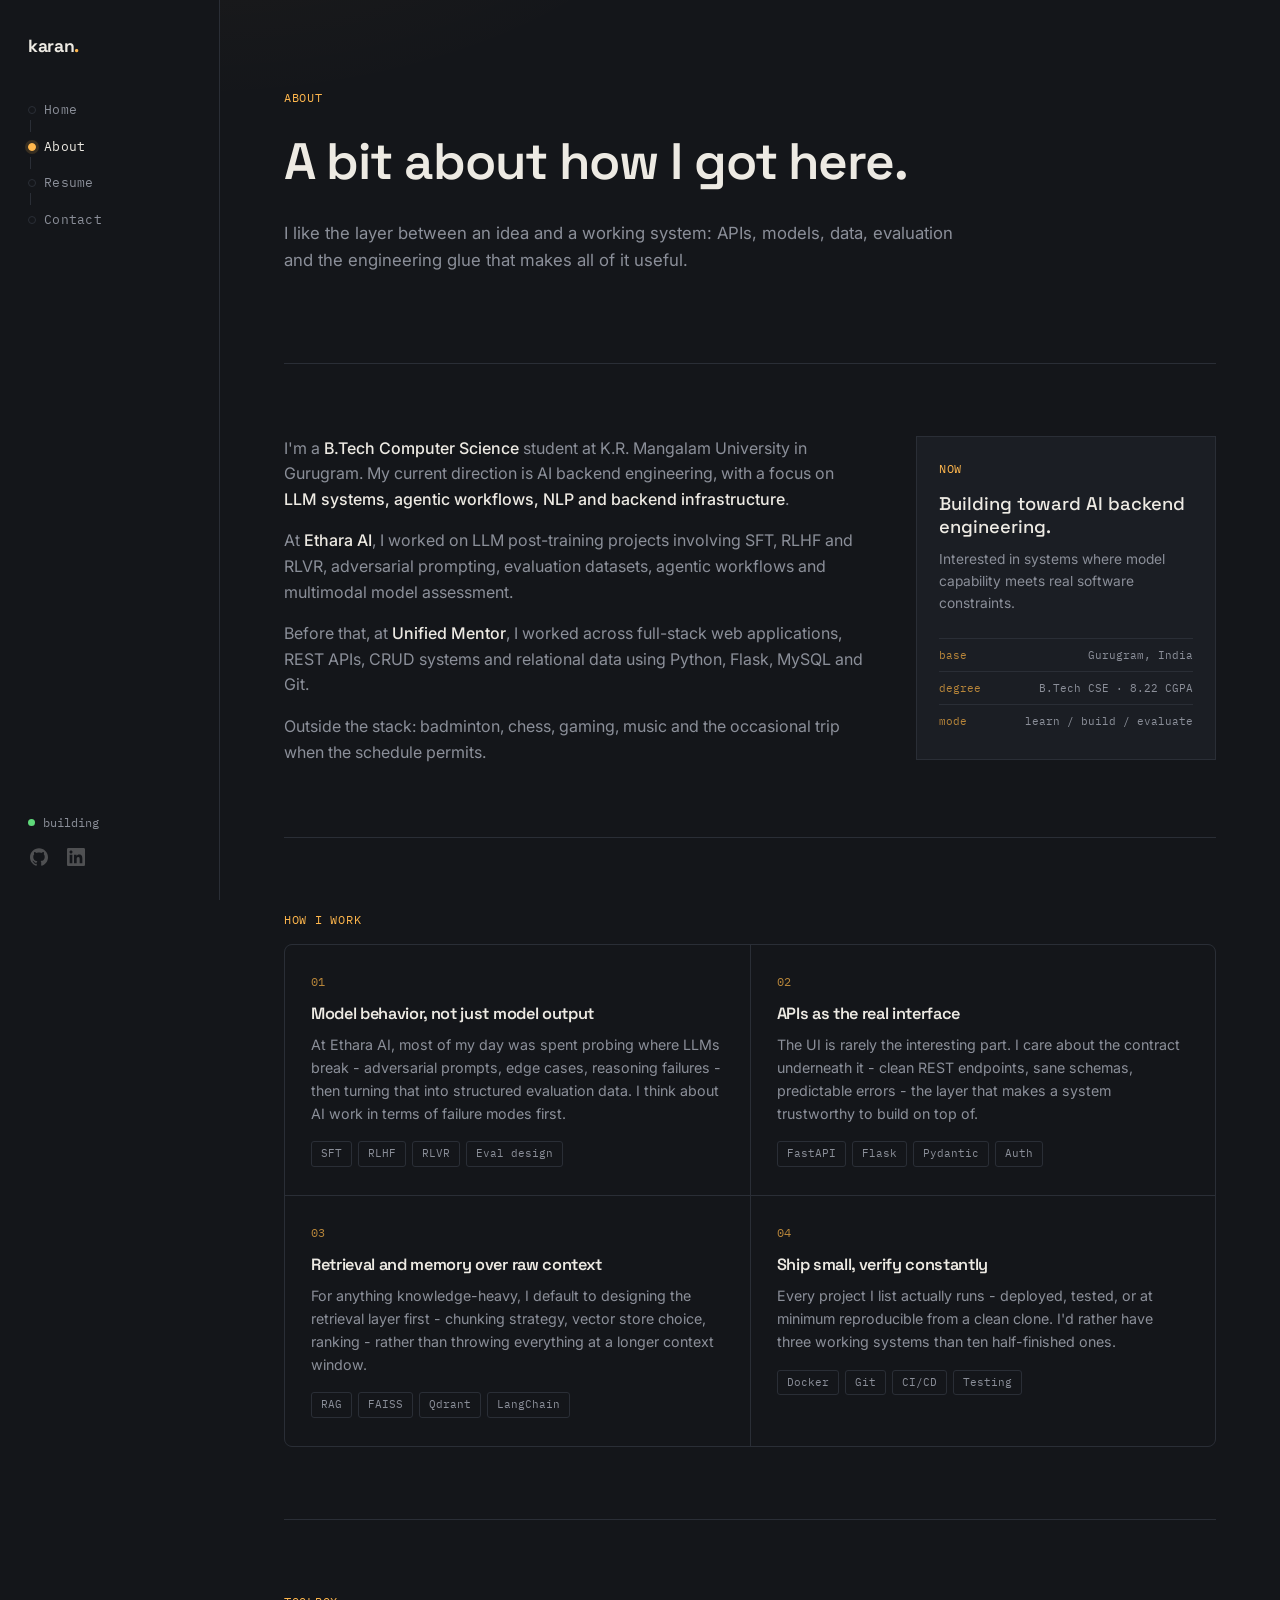
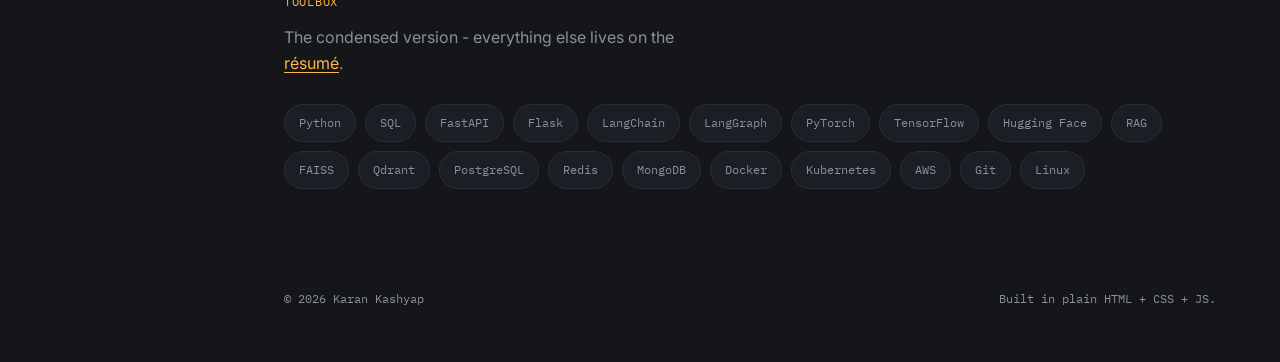
==== about.html @ 1171973c "fix: improve mobile portfolio layout" ====
<!DOCTYPE html>
<html lang="en">
<head>
<meta charset="UTF-8">
<meta name="viewport" content="width=device-width, initial-scale=1">
<title>About - Karan Kashyap</title>
<meta name="description" content="How Karan Kashyap approaches AI backend engineering - model evaluation, API design, retrieval systems, and shipping real, working software.">
<meta name="author" content="Karan Kashyap">
<link rel="canonical" href="https://karankashyap.me/about">

<!-- Open Graph -->
<meta property="og:type" content="website">
<meta property="og:url" content="https://karankashyap.me/about">
<meta property="og:title" content="About - Karan Kashyap">
<meta property="og:description" content="How Karan Kashyap approaches AI backend engineering - model evaluation, API design, retrieval systems, and shipping real, working software.">
<meta property="og:image" content="https://karankashyap.me/assets/og-image.png">
<meta property="og:site_name" content="Karan Kashyap">
<meta property="og:locale" content="en_US">

<!-- Twitter Card -->
<meta name="twitter:card" content="summary_large_image">
<meta name="twitter:url" content="https://karankashyap.me/about">
<meta name="twitter:title" content="About - Karan Kashyap">
<meta name="twitter:description" content="How Karan Kashyap approaches AI backend engineering - model evaluation, API design, retrieval systems, and shipping real, working software.">
<meta name="twitter:image" content="https://karankashyap.me/assets/og-image.png">

<link rel="icon" type="image/x-icon" href="assets/favicon.ico">
<link rel="manifest" href="/site.webmanifest">
<meta name="theme-color" content="#14161a">

<link rel="stylesheet" href="css/style.css?v=2">
</head>
<body>
<div class="topbar">
  <a href="index.html" class="nav-mark">karan<span>.</span></a>
  <div class="topbar-links">
    <a href="index.html" >Home</a>
    <a href="about.html" class="active">About</a>
    <a href="resume.html" >Resume</a>
    <a href="contact.html" >Contact</a>
  </div>
</div>

<nav class="nav">
  <div class="nav-top">
    <a href="index.html" class="nav-mark">karan<span>.</span></a>
    <ul class="nav-links">
      <li><a href="index.html" >Home</a></li>
      <li><a href="about.html" class="active">About</a></li>
      <li><a href="resume.html" >Resume</a></li>
      <li><a href="contact.html" >Contact</a></li>
    </ul>
  </div>
  <div class="nav-bottom">
    <div class="status"><span class="status-dot"></span> building</div>
    <div class="nav-social" aria-label="Social profiles">
      <a href="https://github.com/areyoukaran" target="_blank" rel="noopener" aria-label="GitHub">
        <span class="gh-glyph"><svg viewBox="0 0 24 24" width="18" height="18"><path d="M12 .297c-6.63 0-12 5.373-12 12 0 5.303 3.438 9.8 8.205 11.385.6.113.82-.258.82-.577 0-.285-.01-1.04-.015-2.04-3.338.724-4.042-1.61-4.042-1.61-.546-1.385-1.333-1.755-1.333-1.755-1.089-.744.084-.729.084-.729 1.205.084 1.84 1.236 1.84 1.236 1.07 1.835 2.807 1.305 3.492.998.108-.776.417-1.305.76-1.605-2.665-.303-5.466-1.334-5.466-5.93 0-1.31.465-2.38 1.235-3.22-.135-.303-.54-1.523.105-3.176 0 0 1.005-.322 3.3 1.23.96-.267 1.98-.399 3-.405 1.02.006 2.04.138 3 .405 2.28-1.552 3.285-1.23 3.285-1.23.645 1.653.24 2.873.12 3.176.765.84 1.23 1.91 1.23 3.22 0 4.61-2.805 5.625-5.475 5.92.42.36.81 1.096.81 2.22 0 1.606-.015 2.896-.015 3.286 0 .315.21.69.825.57C20.565 22.092 24 17.592 24 12.297c0-6.627-5.373-12-12-12"/></svg></span>
      </a>
      <a href="https://linkedin.com/in/areyoukaran" target="_blank" rel="noopener" aria-label="LinkedIn">
        <span class="li-glyph"><svg viewBox="0 0 24 24"><path d="M20.447 20.452h-3.554v-5.569c0-1.328-.027-3.037-1.852-3.037-1.853 0-2.136 1.445-2.136 2.939v5.667H9.351V9h3.414v1.561h.046c.477-.9 1.637-1.85 3.37-1.85 3.601 0 4.267 2.37 4.267 5.455v6.286zM5.337 7.433c-1.144 0-2.063-.926-2.063-2.065 0-1.138.92-2.063 2.063-2.063 1.14 0 2.064.925 2.064 2.063 0 1.139-.925 2.065-2.064 2.065zm1.782 13.019H3.555V9h3.564v11.452zM22.225 0H1.771C.792 0 0 .774 0 1.729v20.542C0 23.227.792 24 1.771 24h20.451C23.2 24 24 23.227 24 22.271V1.729C24 .774 23.2 0 22.222 0h.003z"/></svg></span>
      </a>
      <a href="https://leetcode.com/areyoukaran" target="_blank" rel="noopener" aria-label="LeetCode">
        <img src="https://cdn.simpleicons.org/leetcode" alt="" width="18" height="18" onerror="this.style.opacity=0">
      </a>
    </div>
  </div>
</nav>
<main class="main">
  <section class="section page-intro">
    <span class="eyebrow">About</span>
    <h1>A bit about how I got here.</h1>
    <p class="lead">I like the layer between an idea and a working system: APIs, models, data, evaluation and the engineering glue that makes all of it useful.</p>
  </section>

  <section class="section">
    <div class="about-grid">
      <div class="bio">
        <p>I'm a <strong>B.Tech Computer Science</strong> student at K.R. Mangalam University in Gurugram. My current direction is AI backend engineering, with a focus on <strong>LLM systems, agentic workflows, NLP and backend infrastructure</strong>.</p>
        <p>At <strong>Ethara AI</strong>, I worked on LLM post-training projects involving SFT, RLHF and RLVR, adversarial prompting, evaluation datasets, agentic workflows and multimodal model assessment.</p>
        <p>Before that, at <strong>Unified Mentor</strong>, I worked across full-stack web applications, REST APIs, CRUD systems and relational data using Python, Flask, MySQL and Git.</p>
        <p>Outside the stack: badminton, chess, gaming, music and the occasional trip when the schedule permits.</p>
      </div>
      <aside class="about-card">
        <span class="eyebrow">Now</span>
        <strong>Building toward AI backend engineering.</strong>
        <p>Interested in systems where model capability meets real software constraints.</p>
        <div class="mini-line"><span>base</span><span>Gurugram, India</span></div>
        <div class="mini-line"><span>degree</span><span>B.Tech CSE · 8.22 CGPA</span></div>
        <div class="mini-line"><span>mode</span><span>learn / build / evaluate</span></div>
      </aside>
    </div>
  </section>

  <section class="section">
    <span class="eyebrow">How I work</span>
    <div class="approach-grid">
      <div class="approach-card">
        <span class="approach-num">01</span>
        <h3>Model behavior, not just model output</h3>
        <p>At Ethara AI, most of my day was spent probing where LLMs break - adversarial prompts, edge cases, reasoning failures - then turning that into structured evaluation data. I think about AI work in terms of failure modes first.</p>
        <div class="approach-tags"><span>SFT</span><span>RLHF</span><span>RLVR</span><span>Eval design</span></div>
      </div>
      <div class="approach-card">
        <span class="approach-num">02</span>
        <h3>APIs as the real interface</h3>
        <p>The UI is rarely the interesting part. I care about the contract underneath it - clean REST endpoints, sane schemas, predictable errors - the layer that makes a system trustworthy to build on top of.</p>
        <div class="approach-tags"><span>FastAPI</span><span>Flask</span><span>Pydantic</span><span>Auth</span></div>
      </div>
      <div class="approach-card">
        <span class="approach-num">03</span>
        <h3>Retrieval and memory over raw context</h3>
        <p>For anything knowledge-heavy, I default to designing the retrieval layer first - chunking strategy, vector store choice, ranking - rather than throwing everything at a longer context window.</p>
        <div class="approach-tags"><span>RAG</span><span>FAISS</span><span>Qdrant</span><span>LangChain</span></div>
      </div>
      <div class="approach-card">
        <span class="approach-num">04</span>
        <h3>Ship small, verify constantly</h3>
        <p>Every project I list actually runs - deployed, tested, or at minimum reproducible from a clean clone. I'd rather have three working systems than ten half-finished ones.</p>
        <div class="approach-tags"><span>Docker</span><span>Git</span><span>CI/CD</span><span>Testing</span></div>
      </div>
    </div>
  </section>

  <section class="section">
    <span class="eyebrow">Toolbox</span>
    <p class="section-copy" style="margin-bottom: 28px;">The condensed version - everything else lives on the <a href="resume.html" style="color: var(--accent); text-decoration: underline; text-underline-offset: 3px;">résumé</a>.</p>
    <div class="chip-cloud">
      <span class="chip">Python</span><span class="chip">SQL</span><span class="chip">FastAPI</span><span class="chip">Flask</span>
      <span class="chip">LangChain</span><span class="chip">LangGraph</span><span class="chip">PyTorch</span><span class="chip">TensorFlow</span>
      <span class="chip">Hugging Face</span><span class="chip">RAG</span><span class="chip">FAISS</span><span class="chip">Qdrant</span>
      <span class="chip">PostgreSQL</span><span class="chip">Redis</span><span class="chip">MongoDB</span><span class="chip">Docker</span>
      <span class="chip">Kubernetes</span><span class="chip">AWS</span><span class="chip">Git</span><span class="chip">Linux</span>
    </div>
  </section>

  <footer class="footer"><span>© 2026 Karan Kashyap</span><span>Built in plain HTML + CSS + JS.</span></footer>
</main>
<script src="js/script.js"></script>
</body>
</html>
---- css/style.css ----
@import url('https://fonts.googleapis.com/css2?family=Space+Grotesk:wght@400;500;600;700&family=IBM+Plex+Mono:wght@400;500&family=Inter:wght@400;500&display=swap');

:root {
  --bg: #14161a;
  --bg-raised: #1b1e24;
  --line: #2a2e36;
  --text: #edeae3;
  --text-dim: #8b8f99;
  --accent: #ffb74d;
  --accent-dim: #b8863a;
  --accent-soft: rgba(255, 183, 77, 0.1);
  --nav-w: 220px;
  --content-w: 1060px;
}

* { box-sizing: border-box; }

html { scroll-behavior: smooth; }

body {
  margin: 0;
  background:
    radial-gradient(ellipse 900px 500px at 15% -10%, rgba(255,183,77,.05), transparent 60%),
    var(--bg);
  color: var(--text);
  font-family: 'Inter', sans-serif;
  font-size: 16px;
  line-height: 1.6;
  overflow-x: hidden;
}

img { display: block; max-width: 100%; }

a { color: inherit; text-decoration: none; }

::selection { background: var(--accent); color: #14161a; }

a:focus-visible, button:focus-visible {
  outline: 2px solid var(--accent);
  outline-offset: 3px;
}

/* ---------- Navigation ---------- */
.nav {
  position: fixed;
  inset: 0 auto 0 0;
  width: var(--nav-w);
  border-right: 1px solid var(--line);
  padding: 32px 28px;
  display: flex;
  flex-direction: column;
  justify-content: space-between;
  z-index: 100;
  background: var(--bg);
}

.nav-top .nav-mark,
.topbar .nav-mark {
  font-family: 'Space Grotesk', sans-serif;
  font-weight: 700;
  font-size: 1.1rem;
  letter-spacing: -0.02em;
}

.nav-mark span { color: var(--accent); }

.nav-links {
  list-style: none;
  padding: 0;
  margin: 40px 0 0;
  font-family: 'IBM Plex Mono', monospace;
  font-size: 0.8rem;
  letter-spacing: 0.02em;
}

.nav-links li { margin-bottom: 16px; }

.nav-links a {
  color: var(--text-dim);
  display: flex;
  align-items: center;
  gap: 8px;
  transition: color 0.15s ease;
}

.nav-links a:hover,
.nav-links a.active { color: var(--text); }

.nav-links a::before {
  content: '';
  width: 6px;
  height: 6px;
  border-radius: 50%;
  flex: 0 0 6px;
  background: transparent;
  border: 1px solid var(--line);
  transition: border-color .15s ease, background .15s ease, box-shadow .15s ease;
}

.nav-links a:hover::before {
  border-color: var(--accent);
}

.nav-links a.active::before {
  background: var(--accent);
  border-color: var(--accent);
  box-shadow: 0 0 0 3px rgba(255,183,77,.15);
}

.nav-links li {
  position: relative;
}

.nav-links li:not(:last-child)::after {
  content: '';
  position: absolute;
  left: 2px;
  top: 20px;
  width: 1px;
  height: 12px;
  background: var(--line);
}

.nav-bottom {
  font-family: 'IBM Plex Mono', monospace;
  font-size: 0.72rem;
  color: var(--text-dim);
}

.status {
  display: flex;
  align-items: center;
  gap: 8px;
  margin-bottom: 14px;
}

.status-dot {
  width: 7px;
  height: 7px;
  border-radius: 50%;
  background: #5fd97a;
  animation: pulse 2s infinite;
}

@keyframes pulse {
  0% { box-shadow: 0 0 0 0 rgba(95,217,122,0.5); }
  70% { box-shadow: 0 0 0 6px rgba(95,217,122,0); }
  100% { box-shadow: 0 0 0 0 rgba(95,217,122,0); }
}

.nav-social {
  display: flex;
  align-items: center;
  gap: 15px;
}

.nav-social a {
  width: 22px;
  height: 22px;
  display: inline-flex;
  align-items: center;
  justify-content: center;
  opacity: 0.48;
  filter: grayscale(1);
  transition: opacity .15s ease, filter .15s ease, transform .15s ease;
}

.nav-social a img {
  width: 18px;
  height: 18px;
}

.nav-social a .li-glyph {
  width: 18px;
  height: 18px;
  background: transparent;
}

.nav-social a .li-glyph svg {
  width: 18px;
  height: 18px;
  fill: var(--text-dim);
}

.nav-social a:hover .li-glyph svg { fill: #0A66C2; }

.nav-social a .gh-glyph {
  width: 18px;
  height: 18px;
  background: transparent;
}

.nav-social a .gh-glyph svg {
  width: 18px;
  height: 18px;
  fill: var(--text-dim);
}

.nav-social a:hover,
.nav-social a:focus-visible {
  opacity: 1;
  filter: grayscale(0);
  transform: translateY(-1px);
}

/* LinkedIn glyph (no official icon in simple-icons; styled inline SVG substitute) */
.li-glyph {
  display: inline-flex;
  align-items: center;
  justify-content: center;
}
.li-glyph svg { transition: fill .15s ease; }

/* GitHub glyph (baked-in SVG fallback so it never fails to load) */
.gh-glyph {
  display: inline-flex;
  align-items: center;
  justify-content: center;
}
.gh-glyph svg { transition: fill .15s ease; }
.nav-social a:hover .gh-glyph svg { fill: var(--text); }
.contact-icon .gh-glyph { width: 100%; height: 100%; }
.contact-icon .gh-glyph svg { width: 16px; height: 16px; fill: var(--text-dim); }
.contact-link:hover .contact-icon .gh-glyph svg { fill: var(--text); }

/* ---------- Mobile navigation ---------- */
.topbar { display: none; }

/* ---------- Main layout ---------- */
.main {
  margin-left: var(--nav-w);
  width: min(calc(100vw - var(--nav-w)), var(--content-w));
  min-height: 100vh;
  padding: 0 64px;
}

.section {
  padding: 72px 0;
  border-bottom: 1px solid var(--line);
}

.section:last-of-type { border-bottom: none; }

.eyebrow {
  font-family: 'IBM Plex Mono', monospace;
  font-size: 0.76rem;
  color: var(--accent);
  letter-spacing: 0.06em;
  text-transform: uppercase;
  margin-bottom: 14px;
  display: block;
}

h1, h2, h3 {
  font-family: 'Space Grotesk', sans-serif;
  font-weight: 600;
  letter-spacing: -0.02em;
  margin: 0;
}

h2 {
  font-size: clamp(1.4rem, 3vw, 2rem);
  line-height: 1.2;
}

/* ---------- Hero ---------- */
.hero {
  padding: 88px 0 56px;
  border-bottom: 1px solid var(--line);
}

.hero-layout {
  display: grid;
  grid-template-columns: minmax(0, 1fr) 220px;
  gap: 52px;
  align-items: center;
}

.hero h1 {
  max-width: 720px;
  font-size: clamp(2.3rem, 5vw, 4.2rem);
  line-height: 1.02;
  margin-bottom: 20px;
}

.hero h1 .accent { color: var(--accent); }

.hero .tagline {
  font-size: clamp(1rem, 2vw, 1.15rem);
  color: var(--text-dim);
  max-width: 650px;
  margin: 0 0 32px;
}

.btn-row {
  display: flex;
  gap: 12px;
  flex-wrap: wrap;
}

.btn {
  font-family: 'IBM Plex Mono', monospace;
  font-size: 0.82rem;
  padding: 11px 18px;
  border-radius: 4px;
  display: inline-flex;
  align-items: center;
  gap: 8px;
  transition: all 0.15s ease;
  border: 1px solid var(--line);
}

.btn-primary {
  background: var(--accent);
  color: #14161a;
  border-color: var(--accent);
  font-weight: 500;
}

.btn-primary:hover { background: #ffc670; }

.btn-ghost { color: var(--text); }

.btn-ghost:hover {
  border-color: var(--accent);
  color: var(--accent);
}

/* ---------- Profile image ---------- */
.hero-avatar { justify-self: end; width: 200px; }

.avatar-frame {
  border: 1px solid var(--line);
  background: var(--bg-raised);
  padding: 8px;
  position: relative;
}

.avatar-frame::after {
  content: '';
  position: absolute;
  inset: 12px;
  border: 1px solid rgba(255,183,77,.15);
  pointer-events: none;
}

.avatar-frame img {
  width: 100%;
  aspect-ratio: 1;
  object-fit: cover;
  filter: grayscale(1);
  transition: filter .3s ease, transform .3s ease;
}

.avatar-frame:hover img { filter: grayscale(0); transform: scale(1.015); }

.avatar-caption {
  display: flex;
  justify-content: space-between;
  gap: 10px;
  margin-top: 8px;
  font: 0.67rem 'IBM Plex Mono', monospace;
  color: var(--text-dim);
}

/* ---------- Trace ---------- */
.trace {
  font-family: 'IBM Plex Mono', monospace;
  font-size: 0.78rem;
  background: var(--bg-raised);
  border: 1px solid var(--line);
  border-radius: 6px;
  padding: 17px 20px;
  margin-top: 44px;
  max-width: 760px;
  overflow: hidden;
}

.trace-line {
  display: grid;
  grid-template-columns: 38px 64px minmax(0, 1fr);
  gap: 10px;
  color: var(--text-dim);
  opacity: 0;
  animation: trace-in 0.35s ease forwards;
  padding: 3px 0;
}

.trace-line .idx { color: var(--accent-dim); }
.trace-line .verb { color: var(--accent); }
.trace-line:nth-child(1) { animation-delay: .08s; }
.trace-line:nth-child(2) { animation-delay: .3s; }
.trace-line:nth-child(3) { animation-delay: .52s; }
.trace-line:nth-child(4) { animation-delay: .74s; }
.trace-line:nth-child(5) { animation-delay: .96s; color: #5fd97a; }

@keyframes trace-in {
  from { opacity: 0; transform: translateY(4px); }
  to { opacity: 1; transform: translateY(0); }
}

/* ---------- Signal ---------- */
.signal-grid {
  display: grid;
  grid-template-columns: repeat(4, minmax(0, 1fr));
  gap: 1px;
  background: var(--line);
  border: 1px solid var(--line);
}

.signal-card {
  min-height: 145px;
  background: var(--bg);
  padding: 18px;
  display: flex;
  flex-direction: column;
  justify-content: space-between;
}

.signal-k,
.signal-v {
  font: 0.68rem 'IBM Plex Mono', monospace;
  color: var(--text-dim);
}

.signal-card strong {
  font: 600 clamp(1.3rem, 2.8vw, 1.8rem) 'Space Grotesk', sans-serif;
}

/* ---------- Stack grid ---------- */
.stack-grid {
  display: grid;
  grid-template-columns: repeat(auto-fill, minmax(150px, 1fr));
  gap: 1px;
  background: var(--line);
  border: 1px solid var(--line);
  margin-top: 20px;
}

.stack-item {
  min-height: 76px;
  background: var(--bg);
  padding: 15px 14px;
  font-family: 'IBM Plex Mono', monospace;
  font-size: 0.74rem;
  color: var(--text-dim);
  display: flex;
  align-items: center;
  gap: 11px;
  transition: color .15s ease, background .15s ease;
}

.stack-item img {
  width: 22px;
  height: 22px;
  flex: 0 0 22px;
  filter: grayscale(1);
  opacity: .72;
  transition: filter .15s ease, opacity .15s ease, transform .15s ease;
}

.stack-item .badge {
  width: 22px;
  height: 22px;
  flex: 0 0 22px;
  border-radius: 5px;
  border: 1px solid var(--line);
  display: grid;
  place-items: center;
  font: 600 .58rem 'IBM Plex Mono', monospace;
  color: var(--text-dim);
  opacity: .72;
  transition: color .15s ease, border-color .15s ease, opacity .15s ease, transform .15s ease;
}

.stack-item:hover {
  color: var(--text);
  background: var(--bg-raised);
}

.stack-item:hover img {
  filter: grayscale(0);
  opacity: 1;
  transform: scale(1.08);
}

.stack-item:hover .badge {
  color: var(--accent);
  border-color: var(--accent);
  opacity: 1;
  transform: scale(1.08);
}

/* Graceful fallback when a logo CDN icon fails to load */
.stack-item.icon-fallback img { display: none; }
.stack-item.icon-fallback span:first-of-type { display: none; }
.stack-item.icon-fallback::before {
  content: '';
  width: 22px;
  height: 22px;
  flex: 0 0 22px;
  border-radius: 5px;
  border: 1px solid var(--line);
}
.stack-item.icon-fallback span:last-child {
  color: var(--text);
  font-weight: 500;
}

/* ---------- Sections / projects ---------- */
.split-section {
  display: grid;
  grid-template-columns: .85fr 1.15fr;
  gap: 52px;
  align-items: start;
}

.section-copy {
  color: var(--text-dim);
  max-width: 390px;
  margin: 14px 0 0;
}

.project-list {
  border-top: 1px solid var(--line);
}

.project-row {
  display: grid;
  grid-template-columns: 34px minmax(0, 1fr) 24px;
  gap: 12px;
  align-items: center;
  min-height: 82px;
  border-bottom: 1px solid var(--line);
  color: var(--text-dim);
  transition: color .15s ease, padding .15s ease, background .15s ease;
}

.project-row > span {
  font: .7rem 'IBM Plex Mono', monospace;
  color: var(--accent-dim);
}

.project-row strong {
  display: block;
  color: var(--text);
  font: 500 .95rem 'Space Grotesk', sans-serif;
}

.project-row small {
  font: .68rem 'IBM Plex Mono', monospace;
  color: var(--text-dim);
}

.project-row b {
  color: var(--text-dim);
  font-weight: 400;
}

.project-row:hover {
  color: var(--accent);
  padding-left: 8px;
  background: rgba(255,183,77,.025);
}

.project-row:hover strong,
.project-row:hover b { color: var(--accent); }

/* ---------- About ---------- */
.page-intro {
  padding-top: 88px;
}

.page-intro h1 {
  font-size: clamp(2rem, 4.5vw, 3.2rem);
  margin-bottom: 16px;
}

.lead {
  color: var(--text-dim);
  font-size: 1.05rem;
  max-width: 690px;
}

.about-grid {
  display: grid;
  grid-template-columns: minmax(0, 1fr) 300px;
  gap: 48px;
}

.bio p {
  max-width: 650px;
  color: var(--text-dim);
  margin: 0 0 16px;
}

.bio p:last-child { margin-bottom: 0; }

.bio strong {
  color: var(--text);
  font-weight: 500;
}

.about-card {
  background: var(--bg-raised);
  border: 1px solid var(--line);
  padding: 22px;
  align-self: start;
}

.about-card > strong {
  display: block;
  font: 500 1.15rem/1.25 'Space Grotesk', sans-serif;
  margin-bottom: 10px;
}

.about-card > p {
  color: var(--text-dim);
  font-size: .86rem;
  margin: 0 0 24px;
}

.mini-line {
  display: flex;
  justify-content: space-between;
  gap: 16px;
  border-top: 1px solid var(--line);
  padding: 9px 0;
  font: .67rem 'IBM Plex Mono', monospace;
}

.mini-line span:first-child { color: var(--accent-dim); }
.mini-line span:last-child { color: var(--text-dim); text-align: right; }

/* ---------- Resume ---------- */
.contact-strip {
  display: flex;
  flex-wrap: wrap;
  gap: 10px 28px;
  font: .82rem 'IBM Plex Mono', monospace;
  color: var(--text-dim);
  margin-bottom: 8px;
}

.timeline-item {
  display: grid;
  grid-template-columns: 160px minmax(0, 1fr);
  gap: 24px;
  padding: 28px 0;
  border-top: 1px solid var(--line);
}

.timeline-item:first-of-type { border-top: none; }

.timeline-date {
  font: .76rem 'IBM Plex Mono', monospace;
  color: var(--accent-dim);
  padding-top: 4px;
}

.timeline-role h3 { font-size: 1.05rem; margin-bottom: 4px; }

.timeline-role .org {
  color: var(--text-dim);
  font-size: .92rem;
  margin-bottom: 12px;
}

.timeline-role ul {
  margin: 0;
  padding-left: 18px;
  color: var(--text-dim);
  font-size: .92rem;
}

.timeline-role li { margin-bottom: 6px; }

.tag-row {
  display: flex;
  flex-wrap: wrap;
  gap: 8px;
  margin-top: 10px;
}

.tag {
  font: .69rem 'IBM Plex Mono', monospace;
  border: 1px solid var(--line);
  color: var(--text-dim);
  padding: 4px 10px;
  border-radius: 3px;
}

.edu-cert-grid {
  display: grid;
  grid-template-columns: repeat(2, minmax(0, 1fr));
  gap: 40px;
}

.edu-cert-grid h3 { font-size: .95rem; margin-bottom: 14px; }

.edu-cert-grid p {
  font-size: .9rem;
}

.edu-cert-grid ul {
  margin: 0;
  padding-left: 18px;
  color: var(--text-dim);
  font-size: .9rem;
}

.edu-cert-grid li { margin-bottom: 10px; }

/* ---------- Contact ---------- */
.contact-hero {
  padding-top: 88px;
  min-height: 82vh;
}

.contact-hero h1 {
  font-size: clamp(2.2rem, 5vw, 3.4rem);
  margin-bottom: 14px;
}

.contact-hero > p {
  color: var(--text-dim);
  max-width: 610px;
  margin-bottom: 42px;
}

.contact-links {
  max-width: 680px;
  border-top: 1px solid var(--line);
}

.contact-link {
  display: grid;
  grid-template-columns: 46px minmax(0, 1fr) 24px;
  gap: 14px;
  align-items: center;
  min-height: 88px;
  border-bottom: 1px solid var(--line);
  transition: background .15s ease, padding .15s ease;
}

.contact-link:hover {
  background: rgba(255,183,77,.025);
  padding-left: 8px;
}

.contact-icon {
  width: 36px;
  height: 36px;
  border: 1px solid var(--line);
  display: grid;
  place-items: center;
  background: var(--bg-raised);
}

.contact-icon img {
  width: 18px;
  height: 18px;
  filter: grayscale(1);
  opacity: .62;
  transition: filter .15s ease, opacity .15s ease;
}

.contact-link:hover .contact-icon img {
  filter: grayscale(0);
  opacity: 1;
}

.contact-icon.icon-fallback { background: var(--bg); }
.contact-icon.icon-fallback img { display: none; }
.contact-icon .li-glyph { width: 100%; height: 100%; border-radius: 0; background: transparent; }
.contact-icon .li-glyph svg { width: 16px; height: 16px; fill: var(--text-dim); }
.contact-link:hover .contact-icon .li-glyph svg { fill: #0A66C2; }

.contact-link small,
.contact-link strong {
  display: block;
}

.contact-link small {
  color: var(--text-dim);
  font: .67rem 'IBM Plex Mono', monospace;
}

.contact-link strong {
  font: 500 .95rem 'Space Grotesk', sans-serif;
}

.contact-link b {
  font-weight: 400;
  color: var(--text-dim);
}

.contact-note {
  max-width: 680px;
  border-top: 1px solid var(--line);
  margin-top: 56px;
  padding-top: 28px;
}

.contact-note p {
  color: var(--text-dim);
  max-width: 560px;
}

/* ---------- Contact form ---------- */
.contact-form {
  max-width: 620px;
  display: flex;
  flex-direction: column;
  gap: 18px;
  margin: 8px 0 52px;
  padding: 28px;
  background: var(--bg-raised);
  border: 1px solid var(--line);
  border-radius: 8px;
}

.form-row {
  display: grid;
  grid-template-columns: 1fr 1fr;
  gap: 18px;
}

.field label {
  display: block;
  font: .72rem 'IBM Plex Mono', monospace;
  color: var(--text-dim);
  margin-bottom: 8px;
  letter-spacing: .02em;
}

.field input,
.field textarea {
  width: 100%;
  background: var(--bg);
  border: 1px solid var(--line);
  border-radius: 5px;
  color: var(--text);
  font-family: 'Inter', sans-serif;
  font-size: .92rem;
  padding: 12px 14px;
  transition: border-color .15s ease, background .15s ease;
}

.field input::placeholder,
.field textarea::placeholder { color: #565b64; }

.field input:focus,
.field textarea:focus {
  outline: none;
  border-color: var(--accent);
  background: #1d2026;
}

.field textarea { resize: vertical; min-height: 120px; font-family: 'Inter', sans-serif; }

.submit-btn {
  align-self: flex-start;
  cursor: pointer;
  border: none;
  margin-top: 4px;
}

.submit-btn .btn-arrow {
  transition: transform .15s ease;
}

.submit-btn:hover .btn-arrow { transform: translateX(3px); }

.submit-btn.is-sent {
  background: #5fd97a;
  border-color: #5fd97a;
}

/* ---------- Footer ---------- */
.footer {
  padding: 30px 0 56px;
  display: flex;
  justify-content: space-between;
  gap: 20px;
  flex-wrap: wrap;
  font: .72rem 'IBM Plex Mono', monospace;
  color: var(--text-dim);
}

/* ---------- Scroll reveal ---------- */
.reveal {
  opacity: 0;
  transform: translateY(14px);
  transition: opacity .6s ease, transform .6s ease;
}

.reveal.is-visible {
  opacity: 1;
  transform: translateY(0);
}

/* ---------- Link underline motif ---------- */
.bio strong,
.about-card strong {
  position: relative;
}

/* ---------- Project row number glow on hover ---------- */
.project-row > span {
  transition: color .15s ease, text-shadow .15s ease;
}

.project-row:hover > span {
  text-shadow: 0 0 12px rgba(255,183,77,.35);
}

/* ---------- Motion accessibility ---------- */
@media (prefers-reduced-motion: reduce) {
  html { scroll-behavior: auto; }
  .trace-line { animation: none; opacity: 1; }
  .status-dot { animation: none; }
  * { transition-duration: 0.01ms !important; }
}

/* ---------- Responsive ---------- */
@media (max-width: 960px) {
  :root { --nav-w: 0px; }

  .nav { display: none; }

  .topbar {
    display: flex;
    justify-content: space-between;
    align-items: center;
    gap: 18px;
    padding: 18px 24px;
    border-bottom: 1px solid var(--line);
    position: sticky;
    top: 0;
    background: rgba(20,22,26,.96);
    backdrop-filter: blur(10px);
    z-index: 100;
  }

  .topbar-links {
    display: flex;
    gap: 16px;
    flex-wrap: wrap;
    justify-content: flex-end;
    font: .72rem 'IBM Plex Mono', monospace;
  }

  .topbar-links a { color: var(--text-dim); }
  .topbar-links a.active { color: var(--accent); }

  .main {
    width: 100%;
    margin-left: 0;
    padding: 0 28px;
  }

  .hero-layout {
    grid-template-columns: minmax(0, 1fr) 150px;
    gap: 28px;
  }

  .hero-avatar { width: 150px; }

  .signal-grid { grid-template-columns: repeat(2, minmax(0, 1fr)); }

  .split-section,
  .about-grid { grid-template-columns: 1fr; gap: 34px; }

  .about-card { max-width: 420px; }
}

@media (max-width: 640px) {
  .topbar {
    padding: 16px 18px;
    align-items: center;
    gap: 10px;
  }

  .topbar-links {
    min-width: 0;
    gap: 9px;
    font-size: .66rem;
  }

  .topbar-links a { white-space: nowrap; }

  .main { padding: 0 18px; }

  .section { padding: 56px 0; }

  .hero {
    padding: 64px 0 42px;
  }

  .hero-layout {
    grid-template-columns: 1fr;
    gap: 30px;
  }

  .hero h1 {
    font-size: clamp(2rem, 10vw, 2.8rem);
  }

  .hero .tagline {
    margin-bottom: 24px;
  }

  .hero .btn-row {
    display: grid;
    grid-template-columns: 1fr;
  }

  .hero .btn { justify-content: center; }

  .hero-avatar {
    justify-self: start;
    width: 128px;
  }

  .trace {
    margin-top: 32px;
    padding: 14px;
    font-size: .68rem;
  }

  .trace-line {
    grid-template-columns: 30px 48px minmax(0,1fr);
    gap: 7px;
    min-width: 250px;
  }

  .signal-grid { grid-template-columns: 1fr 1fr; }

  .signal-card {
    min-height: 122px;
    padding: 14px;
  }

  .stack-grid {
    grid-template-columns: repeat(2, minmax(0, 1fr));
  }

  .stack-item {
    min-height: 68px;
    padding: 12px;
    font-size: .68rem;
    min-width: 0;
  }

  .stack-item span:last-child {
    min-width: 0;
    overflow-wrap: anywhere;
  }

  .stack-item img {
    width: 19px;
    height: 19px;
    flex-basis: 19px;
  }

  .timeline-item {
    grid-template-columns: 1fr;
    gap: 6px;
  }

  .timeline-role,
  .timeline-role li,
  .skill-vals {
    min-width: 0;
    overflow-wrap: anywhere;
  }

  .edu-cert-grid { grid-template-columns: 1fr; gap: 28px; }

  .form-row { grid-template-columns: 1fr; }

  .contact-form {
    padding: 20px;
  }

  .contact-link {
    grid-template-columns: 38px minmax(0, 1fr) 18px;
    gap: 10px;
  }

  .contact-link > span:nth-child(2) {
    min-width: 0;
    overflow-wrap: anywhere;
  }

  .footer {
    display: block;
  }

  .footer span {
    display: block;
    margin-bottom: 6px;
  }
}

/* ---------- GitHub live pulse (Home only) ---------- */
.section-head {
  display: flex;
  align-items: center;
  justify-content: space-between;
  margin-bottom: 22px;
}

.pulse-refresh {
  display: inline-flex;
  align-items: center;
  gap: 7px;
  font-family: 'IBM Plex Mono', monospace;
  font-size: .7rem;
  color: var(--text-dim);
  letter-spacing: .04em;
  text-transform: uppercase;
}

.pulse-dot {
  width: 6px;
  height: 6px;
  border-radius: 50%;
  background: #5fd97a;
  box-shadow: 0 0 0 0 rgba(95,217,122,.6);
  animation: pulseDot 2s infinite;
}

@keyframes pulseDot {
  0% { box-shadow: 0 0 0 0 rgba(95,217,122,.5); }
  70% { box-shadow: 0 0 0 6px rgba(95,217,122,0); }
  100% { box-shadow: 0 0 0 0 rgba(95,217,122,0); }
}

.pulse-grid {
  display: grid;
  grid-template-columns: repeat(4, 1fr);
  gap: 1px;
  background: var(--line);
  border: 1px solid var(--line);
  border-radius: 8px;
  overflow: hidden;
}

.pulse-card {
  background: var(--bg-raised);
  padding: 20px 18px;
  display: flex;
  flex-direction: column;
  gap: 8px;
  transition: background .2s ease;
}

.pulse-card:hover { background: #1d2026; }

.pulse-k {
  font-family: 'IBM Plex Mono', monospace;
  font-size: .68rem;
  color: var(--text-dim);
  text-transform: uppercase;
  letter-spacing: .05em;
}

.pulse-card strong {
  font-family: 'Space Grotesk', sans-serif;
  font-size: 1.3rem;
  font-weight: 600;
  color: var(--text);
}

.pulse-card.skeleton strong {
  color: var(--text-dim);
  position: relative;
  overflow: hidden;
}

.pulse-card.skeleton {
  position: relative;
}

.pulse-card.skeleton::after {
  content: '';
  position: absolute;
  inset: 0;
  background: linear-gradient(90deg, transparent, rgba(255,255,255,.03), transparent);
  animation: shimmer 1.6s infinite;
}

@keyframes shimmer {
  0% { transform: translateX(-100%); }
  100% { transform: translateX(100%); }
}

.pulse-repos {
  margin-top: 14px;
  display: flex;
  flex-direction: column;
  gap: 1px;
  background: var(--line);
  border: 1px solid var(--line);
  border-top: none;
  border-radius: 0 0 8px 8px;
  overflow: hidden;
}

.pulse-repo {
  background: var(--bg);
  padding: 14px 18px;
  display: flex;
  align-items: center;
  justify-content: space-between;
  gap: 16px;
  transition: background .15s ease;
}

.pulse-repo:hover { background: var(--bg-raised); }

.pulse-repo .repo-name {
  font-family: 'IBM Plex Mono', monospace;
  font-size: .84rem;
  color: var(--text);
  display: flex;
  align-items: center;
  gap: 8px;
}

.pulse-repo .repo-name .arrow {
  color: var(--accent);
  opacity: 0;
  transition: opacity .15s ease, transform .15s ease;
  transform: translateX(-3px);
}

.pulse-repo:hover .repo-name .arrow { opacity: 1; transform: translateX(0); }

.pulse-repo .repo-meta {
  display: flex;
  align-items: center;
  gap: 14px;
  font-family: 'IBM Plex Mono', monospace;
  font-size: .72rem;
  color: var(--text-dim);
  flex-shrink: 0;
}

.pulse-repo .repo-lang {
  display: inline-flex;
  align-items: center;
  gap: 5px;
}

.pulse-repo .lang-dot {
  width: 7px;
  height: 7px;
  border-radius: 50%;
  background: var(--accent);
}

.pulse-error {
  padding: 16px 18px;
  font-family: 'IBM Plex Mono', monospace;
  font-size: .78rem;
  color: var(--text-dim);
  background: var(--bg-raised);
  border: 1px solid var(--line);
  border-radius: 8px;
}

.pulse-error a { color: var(--accent); }

@media (max-width: 720px) {
  .pulse-grid { grid-template-columns: repeat(2, 1fr); }
  .pulse-repo { flex-direction: column; align-items: flex-start; gap: 6px; }
}

/* ---------- About: approach cards ---------- */
.approach-grid {
  display: grid;
  grid-template-columns: 1fr 1fr;
  gap: 1px;
  background: var(--line);
  border: 1px solid var(--line);
  border-radius: 8px;
  overflow: hidden;
}

.approach-card {
  background: var(--bg);
  padding: 28px 26px;
  transition: background .2s ease;
  position: relative;
}

.approach-card:hover { background: var(--bg-raised); }

.approach-num {
  font-family: 'IBM Plex Mono', monospace;
  font-size: .72rem;
  color: var(--accent-dim);
  display: block;
  margin-bottom: 12px;
}

.approach-card h3 {
  font-size: 1.02rem;
  font-weight: 600;
  margin: 0 0 10px;
  line-height: 1.3;
}

.approach-card p {
  color: var(--text-dim);
  font-size: .89rem;
  margin: 0 0 16px;
  line-height: 1.6;
}

.approach-tags {
  display: flex;
  flex-wrap: wrap;
  gap: 6px;
}

.approach-tags span {
  font-family: 'IBM Plex Mono', monospace;
  font-size: .68rem;
  color: var(--text-dim);
  border: 1px solid var(--line);
  padding: 3px 9px;
  border-radius: 3px;
  transition: border-color .15s ease, color .15s ease;
}

.approach-card:hover .approach-tags span {
  border-color: var(--accent-dim);
}

/* ---------- About: toolbox chip cloud ---------- */
.chip-cloud {
  display: flex;
  flex-wrap: wrap;
  gap: 9px;
}

.chip {
  font-family: 'IBM Plex Mono', monospace;
  font-size: .78rem;
  color: var(--text-dim);
  background: var(--bg-raised);
  border: 1px solid var(--line);
  padding: 8px 14px;
  border-radius: 20px;
  transition: color .15s ease, border-color .15s ease, background .15s ease, transform .15s ease;
}

.chip:hover {
  color: var(--accent);
  border-color: var(--accent);
  background: var(--accent-soft);
  transform: translateY(-1px);
}

@media (max-width: 720px) {
  .approach-grid { grid-template-columns: 1fr; }
}

/* ---------- Resume: skills table ---------- */
.skill-table {
  border: 1px solid var(--line);
  border-radius: 8px;
  overflow: hidden;
}

.skill-row {
  display: grid;
  grid-template-columns: 160px 1fr;
  gap: 20px;
  padding: 16px 20px;
  border-top: 1px solid var(--line);
  transition: background .15s ease;
}

.skill-row:first-child { border-top: none; }
.skill-row:hover { background: var(--bg-raised); }

.skill-cat {
  font-family: 'IBM Plex Mono', monospace;
  font-size: .74rem;
  color: var(--accent-dim);
  text-transform: uppercase;
  letter-spacing: .04em;
  padding-top: 2px;
}

.skill-vals {
  color: var(--text-dim);
  font-size: .92rem;
  line-height: 1.7;
}

@media (max-width: 720px) {
  .skill-row { grid-template-columns: 1fr; gap: 6px; }
}

.submit-btn:disabled {
  opacity: 0.7;
  cursor: not-allowed;
}

.hp-field {
  position: absolute;
  width: 1px;
  height: 1px;
  overflow: hidden;
  clip: rect(0 0 0 0);
  white-space: nowrap;
  border: 0;
  padding: 0;
  margin: -1px;
}

.form-status {
  font-family: 'IBM Plex Mono', monospace;
  font-size: .82rem;
  margin: 4px 0 0;
  min-height: 1.2em;
}

.form-status.is-success { color: #5fd97a; }
.form-status.is-error { color: #ff8a80; }
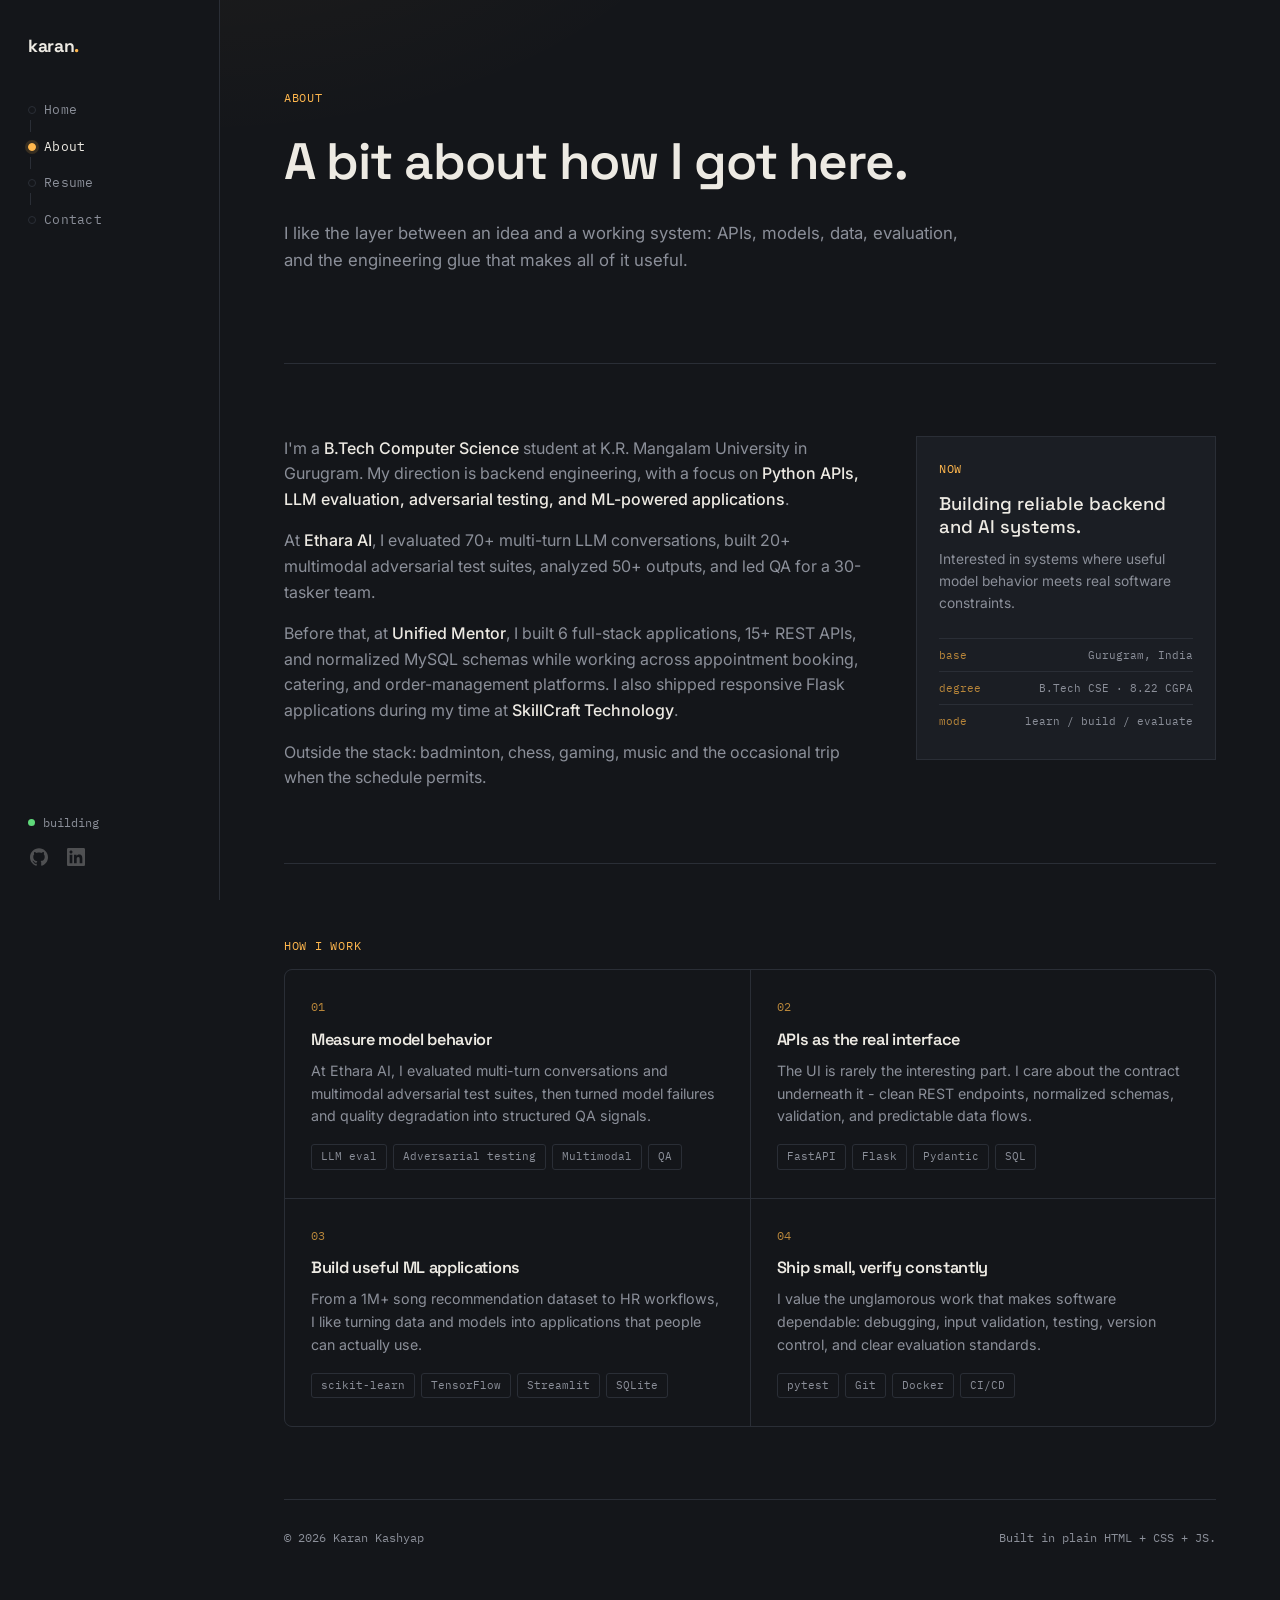
==== commit 57c7f52e: "Refresh portfolio content and experience" ====
--- a/about.html
+++ b/about.html
@@ -4,7 +4,7 @@
 <meta charset="UTF-8">
 <meta name="viewport" content="width=device-width, initial-scale=1">
 <title>About - Karan Kashyap</title>
-<meta name="description" content="How Karan Kashyap approaches AI backend engineering - model evaluation, API design, retrieval systems, and shipping real, working software.">
+<meta name="description" content="About Karan Kashyap, a backend engineer focused on Python APIs, LLM evaluation, adversarial testing, and ML-powered applications.">
 <meta name="author" content="Karan Kashyap">
 <link rel="canonical" href="https://karankashyap.me/about">
 
@@ -28,12 +28,13 @@
 <link rel="manifest" href="/site.webmanifest">
 <meta name="theme-color" content="#14161a">
 
-<link rel="stylesheet" href="css/style.css?v=2">
+<link rel="stylesheet" href="css/style.css?v=3">
 </head>
 <body>
 <div class="topbar">
   <a href="index.html" class="nav-mark">karan<span>.</span></a>
-  <div class="topbar-links">
+  <button class="topbar-toggle" type="button" aria-expanded="false" aria-controls="mobile-menu">Menu</button>
+  <div class="topbar-links" id="mobile-menu">
     <a href="index.html" >Home</a>
     <a href="about.html" class="active">About</a>
     <a href="resume.html" >Resume</a>
@@ -70,21 +71,21 @@
   <section class="section page-intro">
     <span class="eyebrow">About</span>
     <h1>A bit about how I got here.</h1>
-    <p class="lead">I like the layer between an idea and a working system: APIs, models, data, evaluation and the engineering glue that makes all of it useful.</p>
+    <p class="lead">I like the layer between an idea and a working system: APIs, models, data, evaluation, and the engineering glue that makes all of it useful.</p>
   </section>
 
   <section class="section">
     <div class="about-grid">
       <div class="bio">
-        <p>I'm a <strong>B.Tech Computer Science</strong> student at K.R. Mangalam University in Gurugram. My current direction is AI backend engineering, with a focus on <strong>LLM systems, agentic workflows, NLP and backend infrastructure</strong>.</p>
-        <p>At <strong>Ethara AI</strong>, I worked on LLM post-training projects involving SFT, RLHF and RLVR, adversarial prompting, evaluation datasets, agentic workflows and multimodal model assessment.</p>
-        <p>Before that, at <strong>Unified Mentor</strong>, I worked across full-stack web applications, REST APIs, CRUD systems and relational data using Python, Flask, MySQL and Git.</p>
+        <p>I'm a <strong>B.Tech Computer Science</strong> student at K.R. Mangalam University in Gurugram. My direction is backend engineering, with a focus on <strong>Python APIs, LLM evaluation, adversarial testing, and ML-powered applications</strong>.</p>
+        <p>At <strong>Ethara AI</strong>, I evaluated 70+ multi-turn LLM conversations, built 20+ multimodal adversarial test suites, analyzed 50+ outputs, and led QA for a 30-tasker team.</p>
+        <p>Before that, at <strong>Unified Mentor</strong>, I built 6 full-stack applications, 15+ REST APIs, and normalized MySQL schemas while working across appointment booking, catering, and order-management platforms. I also shipped responsive Flask applications during my time at <strong>SkillCraft Technology</strong>.</p>
         <p>Outside the stack: badminton, chess, gaming, music and the occasional trip when the schedule permits.</p>
       </div>
       <aside class="about-card">
         <span class="eyebrow">Now</span>
-        <strong>Building toward AI backend engineering.</strong>
-        <p>Interested in systems where model capability meets real software constraints.</p>
+        <strong>Building reliable backend and AI systems.</strong>
+        <p>Interested in systems where useful model behavior meets real software constraints.</p>
         <div class="mini-line"><span>base</span><span>Gurugram, India</span></div>
         <div class="mini-line"><span>degree</span><span>B.Tech CSE · 8.22 CGPA</span></div>
         <div class="mini-line"><span>mode</span><span>learn / build / evaluate</span></div>
@@ -97,45 +98,45 @@
     <div class="approach-grid">
       <div class="approach-card">
         <span class="approach-num">01</span>
-        <h3>Model behavior, not just model output</h3>
-        <p>At Ethara AI, most of my day was spent probing where LLMs break - adversarial prompts, edge cases, reasoning failures - then turning that into structured evaluation data. I think about AI work in terms of failure modes first.</p>
-        <div class="approach-tags"><span>SFT</span><span>RLHF</span><span>RLVR</span><span>Eval design</span></div>
+        <h3>Measure model behavior</h3>
+        <p>At Ethara AI, I evaluated multi-turn conversations and multimodal adversarial test suites, then turned model failures and quality degradation into structured QA signals.</p>
+        <div class="approach-tags"><span>LLM eval</span><span>Adversarial testing</span><span>Multimodal</span><span>QA</span></div>
       </div>
       <div class="approach-card">
         <span class="approach-num">02</span>
         <h3>APIs as the real interface</h3>
-        <p>The UI is rarely the interesting part. I care about the contract underneath it - clean REST endpoints, sane schemas, predictable errors - the layer that makes a system trustworthy to build on top of.</p>
-        <div class="approach-tags"><span>FastAPI</span><span>Flask</span><span>Pydantic</span><span>Auth</span></div>
+        <p>The UI is rarely the interesting part. I care about the contract underneath it - clean REST endpoints, normalized schemas, validation, and predictable data flows.</p>
+        <div class="approach-tags"><span>FastAPI</span><span>Flask</span><span>Pydantic</span><span>SQL</span></div>
       </div>
       <div class="approach-card">
         <span class="approach-num">03</span>
-        <h3>Retrieval and memory over raw context</h3>
-        <p>For anything knowledge-heavy, I default to designing the retrieval layer first - chunking strategy, vector store choice, ranking - rather than throwing everything at a longer context window.</p>
-        <div class="approach-tags"><span>RAG</span><span>FAISS</span><span>Qdrant</span><span>LangChain</span></div>
+        <h3>Build useful ML applications</h3>
+        <p>From a 1M+ song recommendation dataset to HR workflows, I like turning data and models into applications that people can actually use.</p>
+        <div class="approach-tags"><span>scikit-learn</span><span>TensorFlow</span><span>Streamlit</span><span>SQLite</span></div>
       </div>
       <div class="approach-card">
         <span class="approach-num">04</span>
         <h3>Ship small, verify constantly</h3>
-        <p>Every project I list actually runs - deployed, tested, or at minimum reproducible from a clean clone. I'd rather have three working systems than ten half-finished ones.</p>
-        <div class="approach-tags"><span>Docker</span><span>Git</span><span>CI/CD</span><span>Testing</span></div>
+        <p>I value the unglamorous work that makes software dependable: debugging, input validation, testing, version control, and clear evaluation standards.</p>
+        <div class="approach-tags"><span>pytest</span><span>Git</span><span>Docker</span><span>CI/CD</span></div>
       </div>
     </div>
   </section>
 
-  <section class="section">
+  <section class="section about-toolbox">
     <span class="eyebrow">Toolbox</span>
     <p class="section-copy" style="margin-bottom: 28px;">The condensed version - everything else lives on the <a href="resume.html" style="color: var(--accent); text-decoration: underline; text-underline-offset: 3px;">résumé</a>.</p>
     <div class="chip-cloud">
       <span class="chip">Python</span><span class="chip">SQL</span><span class="chip">FastAPI</span><span class="chip">Flask</span>
-      <span class="chip">LangChain</span><span class="chip">LangGraph</span><span class="chip">PyTorch</span><span class="chip">TensorFlow</span>
-      <span class="chip">Hugging Face</span><span class="chip">RAG</span><span class="chip">FAISS</span><span class="chip">Qdrant</span>
-      <span class="chip">PostgreSQL</span><span class="chip">Redis</span><span class="chip">MongoDB</span><span class="chip">Docker</span>
-      <span class="chip">Kubernetes</span><span class="chip">AWS</span><span class="chip">Git</span><span class="chip">Linux</span>
+      <span class="chip">Spring Boot</span><span class="chip">SQLAlchemy</span><span class="chip">PyTorch</span><span class="chip">TensorFlow</span>
+      <span class="chip">Hugging Face Transformers</span><span class="chip">LangGraph</span><span class="chip">RAG</span><span class="chip">Embeddings</span>
+      <span class="chip">Tool Calling</span><span class="chip">PostgreSQL</span><span class="chip">pgvector</span><span class="chip">Redis</span>
+      <span class="chip">Docker</span><span class="chip">AWS</span><span class="chip">Git</span><span class="chip">pytest</span>
     </div>
   </section>
 
   <footer class="footer"><span>© 2026 Karan Kashyap</span><span>Built in plain HTML + CSS + JS.</span></footer>
 </main>
-<script src="js/script.js"></script>
+<script src="js/script.js?v=2"></script>
 </body>
 </html>
--- a/css/style.css
+++ b/css/style.css
@@ -225,6 +225,7 @@
 
 /* ---------- Mobile navigation ---------- */
 .topbar { display: none; }
+.topbar-toggle { display: none; }
 
 /* ---------- Main layout ---------- */
 .main {
@@ -566,6 +567,78 @@
 .project-row:hover strong,
 .project-row:hover b { color: var(--accent); }
 
+/* ---------- Home routes ---------- */
+.home-paths { padding-top: 62px; }
+
+.home-paths .section-head {
+  align-items: end;
+  margin-bottom: 22px;
+}
+
+.home-paths h2 {
+  max-width: 420px;
+  font-size: clamp(1.55rem, 3vw, 2.2rem);
+}
+
+.path-code {
+  font: .68rem 'IBM Plex Mono', monospace;
+  color: var(--accent-dim);
+  letter-spacing: .04em;
+  text-transform: uppercase;
+}
+
+.path-grid {
+  display: grid;
+  grid-template-columns: 1.2fr 1fr 1fr;
+  gap: 1px;
+  background: var(--line);
+  border: 1px solid var(--line);
+}
+
+.path-card {
+  min-height: 230px;
+  padding: 22px;
+  background: var(--bg);
+  display: flex;
+  flex-direction: column;
+  align-items: flex-start;
+  transition: background .2s ease, transform .2s ease;
+}
+
+.path-card:hover {
+  background: var(--bg-raised);
+  transform: translateY(-3px);
+}
+
+.path-card-featured { background: var(--bg); }
+
+.path-card strong {
+  margin-top: 42px;
+  color: var(--text);
+  font: 500 1.18rem/1.2 'Space Grotesk', sans-serif;
+}
+
+
+.path-card p {
+  max-width: 280px;
+  margin: 10px 0 18px;
+  color: var(--text-dim);
+  font-size: .86rem;
+}
+
+
+.path-link {
+  margin-top: auto;
+  color: var(--accent);
+  font: .72rem 'IBM Plex Mono', monospace;
+}
+
+.path-link b { font-weight: 400; margin-left: 6px; }
+
+/* The resume owns the complete skills inventory. */
+.home-stack,
+.about-toolbox { display: none; }
+
 /* ---------- About ---------- */
 .page-intro {
   padding-top: 88px;
@@ -710,6 +783,21 @@
 }
 
 .edu-cert-grid li { margin-bottom: 10px; }
+
+.credential-link {
+  color: var(--text);
+  text-decoration: underline;
+  text-decoration-color: var(--accent-dim);
+  text-underline-offset: 3px;
+  transition: color .15s ease, text-decoration-color .15s ease;
+}
+
+.credential-link:hover {
+  color: var(--accent);
+  text-decoration-color: var(--accent);
+}
+
+.credential-year { color: var(--text-dim); }
 
 /* ---------- Contact ---------- */
 .contact-hero {
@@ -933,7 +1021,8 @@
     display: flex;
     justify-content: space-between;
     align-items: center;
-    gap: 18px;
+    gap: 12px;
+    flex-wrap: wrap;
     padding: 18px 24px;
     border-bottom: 1px solid var(--line);
     position: sticky;
@@ -943,15 +1032,53 @@
     z-index: 100;
   }
 
+  .topbar-toggle {
+    display: inline-flex;
+    align-items: center;
+    justify-content: center;
+    min-width: 64px;
+    height: 34px;
+    padding: 0 12px;
+    border: 1px solid var(--line);
+    border-radius: 4px;
+    background: var(--bg-raised);
+    color: var(--text-dim);
+    font: .7rem 'IBM Plex Mono', monospace;
+    letter-spacing: .04em;
+    text-transform: uppercase;
+    cursor: pointer;
+  }
+
+  .topbar-toggle[aria-expanded="true"] {
+    color: var(--accent);
+    border-color: var(--accent-dim);
+  }
+
   .topbar-links {
-    display: flex;
-    gap: 16px;
-    flex-wrap: wrap;
-    justify-content: flex-end;
+    display: none;
+    width: 100%;
+    margin-top: 10px;
+    border: 1px solid var(--line);
+    border-radius: 6px;
+    background: var(--bg-raised);
+    padding: 8px 10px;
+    flex-direction: column;
+    align-items: flex-start;
+    gap: 3px;
     font: .72rem 'IBM Plex Mono', monospace;
   }
 
-  .topbar-links a { color: var(--text-dim); }
+  .topbar.is-open .topbar-links { display: flex; }
+
+  .topbar-links a {
+    color: var(--text-dim);
+    width: 100%;
+    padding: 9px 0;
+    border-bottom: 1px solid var(--line);
+  }
+
+  .topbar-links a:last-child { border-bottom: none; }
+
   .topbar-links a.active { color: var(--accent); }
 
   .main {
@@ -968,6 +1095,10 @@
   .hero-avatar { width: 150px; }
 
   .signal-grid { grid-template-columns: repeat(2, minmax(0, 1fr)); }
+
+  .path-grid { grid-template-columns: 1fr; }
+
+  .path-card { min-height: 190px; }
 
   .split-section,
   .about-grid { grid-template-columns: 1fr; gap: 34px; }
@@ -983,12 +1114,11 @@
   }
 
   .topbar-links {
-    min-width: 0;
-    gap: 9px;
+    gap: 2px;
     font-size: .66rem;
   }
 
-  .topbar-links a { white-space: nowrap; }
+  .topbar-links a { white-space: normal; }
 
   .main { padding: 0 18px; }
 
@@ -1036,6 +1166,8 @@
   }
 
   .signal-grid { grid-template-columns: 1fr 1fr; }
+
+  .home-paths .section-head { align-items: flex-start; }
 
   .signal-card {
     min-height: 122px;
@@ -1070,8 +1202,7 @@
   }
 
   .timeline-role,
-  .timeline-role li,
-  .skill-vals {
+  .timeline-role li {
     min-width: 0;
     overflow-wrap: anywhere;
   }
@@ -1221,6 +1352,14 @@
 
 .pulse-repo:hover { background: var(--bg-raised); }
 
+.pulse-repo-fallback {
+  border-left: 2px solid var(--accent-dim);
+}
+
+.pulse-repo-fallback .repo-meta {
+  color: #707783;
+}
+
 .pulse-repo .repo-name {
   font-family: 'IBM Plex Mono', monospace;
   font-size: .84rem;
@@ -1372,40 +1511,87 @@
 
 /* ---------- Resume: skills table ---------- */
 .skill-table {
-  border: 1px solid var(--line);
-  border-radius: 8px;
+  display: grid;
+  grid-template-columns: repeat(6, minmax(0, 1fr));
+  gap: 1px;
+  background: var(--line);
+  border: 1px solid var(--line);
   overflow: hidden;
 }
 
-.skill-row {
-  display: grid;
-  grid-template-columns: 160px 1fr;
-  gap: 20px;
-  padding: 16px 20px;
-  border-top: 1px solid var(--line);
-  transition: background .15s ease;
-}
-
-.skill-row:first-child { border-top: none; }
-.skill-row:hover { background: var(--bg-raised); }
-
-.skill-cat {
-  font-family: 'IBM Plex Mono', monospace;
-  font-size: .74rem;
-  color: var(--accent-dim);
-  text-transform: uppercase;
-  letter-spacing: .04em;
-  padding-top: 2px;
-}
-
-.skill-vals {
-  color: var(--text-dim);
-  font-size: .92rem;
-  line-height: 1.7;
+.resume-skill-item {
+  min-height: 76px;
+  padding: 15px 14px;
+  display: flex;
+  align-items: center;
+  gap: 11px;
+  background: #15171b;
+  color: #858b97;
+  font: .74rem 'IBM Plex Mono', monospace;
+  transition: background .18s ease, color .18s ease;
+}
+
+.resume-skill-item:hover {
+  background: #202329;
+  color: var(--text);
+}
+
+.resume-skill-item img,
+.skill-badge {
+  width: 22px;
+  height: 22px;
+  flex: 0 0 22px;
+}
+
+.resume-skill-item img {
+  filter: grayscale(1);
+  opacity: .52;
+  transition: filter .18s ease, opacity .18s ease, transform .18s ease;
+}
+
+.resume-skill-item:hover img {
+  filter: grayscale(0);
+  opacity: 1;
+  transform: scale(1.08);
+}
+
+.skill-badge {
+  display: grid;
+  place-items: center;
+  border: 1px solid #30343c;
+  border-radius: 5px;
+  color: #747b87;
+  font: 600 .54rem 'IBM Plex Mono', monospace;
+  transition: color .18s ease, border-color .18s ease, background .18s ease, transform .18s ease;
+}
+
+.resume-skill-item:hover .skill-badge {
+  color: var(--accent);
+  border-color: var(--accent);
+  background: var(--accent-soft);
+  transform: scale(1.08);
 }
 
 @media (max-width: 720px) {
-  .skill-row { grid-template-columns: 1fr; gap: 6px; }
+  .skill-table { grid-template-columns: repeat(2, minmax(0, 1fr)); }
+
+  .resume-skill-item {
+    min-height: 68px;
+    padding: 12px;
+    font-size: .68rem;
+  }
+
+  .resume-skill-item span:last-child {
+    min-width: 0;
+    overflow-wrap: anywhere;
+  }
+
+  .resume-skill-item img,
+  .skill-badge {
+    width: 19px;
+    height: 19px;
+    flex-basis: 19px;
+  }
 }
 
 .submit-btn:disabled {
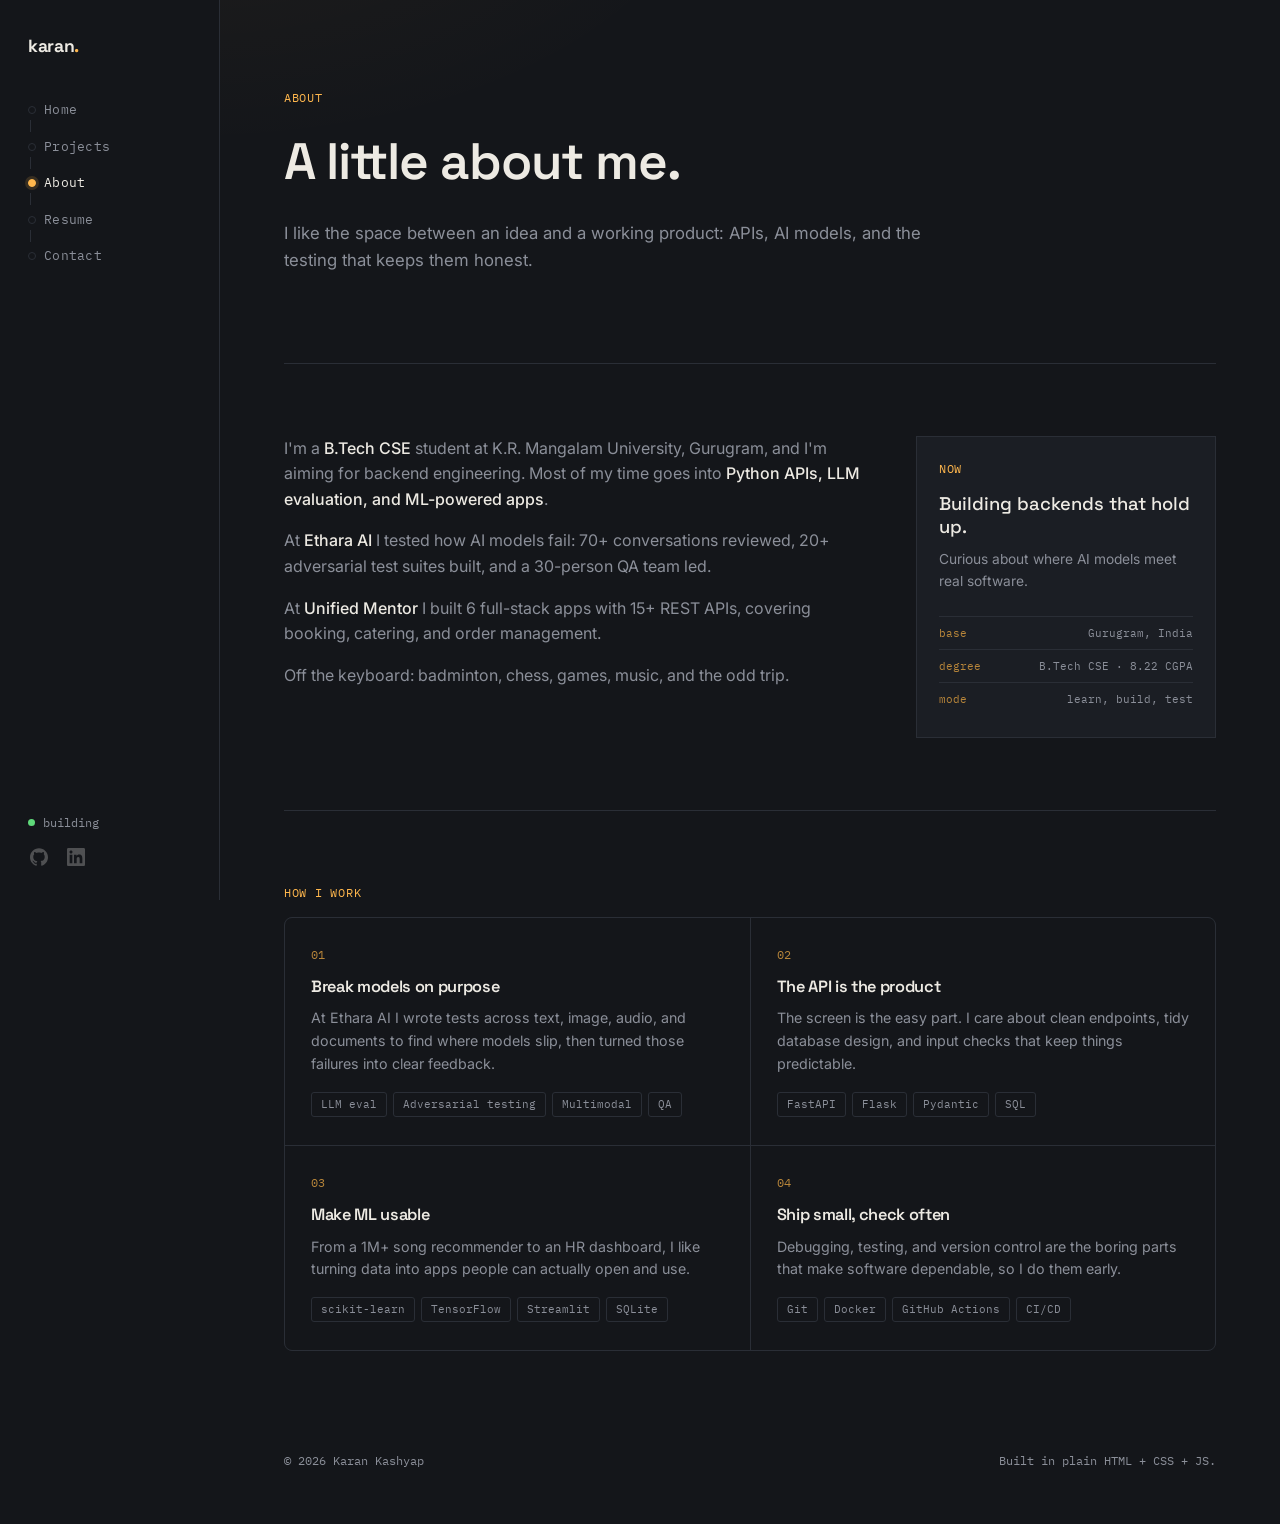
==== commit 87de52bb: "portfolio update" ====
--- a/about.html
+++ b/about.html
@@ -36,6 +36,7 @@
   <button class="topbar-toggle" type="button" aria-expanded="false" aria-controls="mobile-menu">Menu</button>
   <div class="topbar-links" id="mobile-menu">
     <a href="index.html" >Home</a>
+    <a href="index.html#projects">Projects</a>
     <a href="about.html" class="active">About</a>
     <a href="resume.html" >Resume</a>
     <a href="contact.html" >Contact</a>
@@ -47,6 +48,7 @@
     <a href="index.html" class="nav-mark">karan<span>.</span></a>
     <ul class="nav-links">
       <li><a href="index.html" >Home</a></li>
+      <li><a href="index.html#projects">Projects</a></li>
       <li><a href="about.html" class="active">About</a></li>
       <li><a href="resume.html" >Resume</a></li>
       <li><a href="contact.html" >Contact</a></li>
@@ -70,25 +72,25 @@
 <main class="main">
   <section class="section page-intro">
     <span class="eyebrow">About</span>
-    <h1>A bit about how I got here.</h1>
-    <p class="lead">I like the layer between an idea and a working system: APIs, models, data, evaluation, and the engineering glue that makes all of it useful.</p>
+    <h1>A little about me.</h1>
+    <p class="lead">I like the space between an idea and a working product: APIs, AI models, and the testing that keeps them honest.</p>
   </section>
 
   <section class="section">
     <div class="about-grid">
       <div class="bio">
-        <p>I'm a <strong>B.Tech Computer Science</strong> student at K.R. Mangalam University in Gurugram. My direction is backend engineering, with a focus on <strong>Python APIs, LLM evaluation, adversarial testing, and ML-powered applications</strong>.</p>
-        <p>At <strong>Ethara AI</strong>, I evaluated 70+ multi-turn LLM conversations, built 20+ multimodal adversarial test suites, analyzed 50+ outputs, and led QA for a 30-tasker team.</p>
-        <p>Before that, at <strong>Unified Mentor</strong>, I built 6 full-stack applications, 15+ REST APIs, and normalized MySQL schemas while working across appointment booking, catering, and order-management platforms. I also shipped responsive Flask applications during my time at <strong>SkillCraft Technology</strong>.</p>
-        <p>Outside the stack: badminton, chess, gaming, music and the occasional trip when the schedule permits.</p>
+        <p>I'm a <strong>B.Tech CSE</strong> student at K.R. Mangalam University, Gurugram, and I'm aiming for backend engineering. Most of my time goes into <strong>Python APIs, LLM evaluation, and ML-powered apps</strong>.</p>
+        <p>At <strong>Ethara AI</strong> I tested how AI models fail: 70+ conversations reviewed, 20+ adversarial test suites built, and a 30-person QA team led.</p>
+        <p>At <strong>Unified Mentor</strong> I built 6 full-stack apps with 15+ REST APIs, covering booking, catering, and order management.</p>
+        <p>Off the keyboard: badminton, chess, games, music, and the odd trip.</p>
       </div>
       <aside class="about-card">
         <span class="eyebrow">Now</span>
-        <strong>Building reliable backend and AI systems.</strong>
-        <p>Interested in systems where useful model behavior meets real software constraints.</p>
+        <strong>Building backends that hold up.</strong>
+        <p>Curious about where AI models meet real software.</p>
         <div class="mini-line"><span>base</span><span>Gurugram, India</span></div>
         <div class="mini-line"><span>degree</span><span>B.Tech CSE · 8.22 CGPA</span></div>
-        <div class="mini-line"><span>mode</span><span>learn / build / evaluate</span></div>
+        <div class="mini-line"><span>mode</span><span>learn, build, test</span></div>
       </aside>
     </div>
   </section>
@@ -98,42 +100,31 @@
     <div class="approach-grid">
       <div class="approach-card">
         <span class="approach-num">01</span>
-        <h3>Measure model behavior</h3>
-        <p>At Ethara AI, I evaluated multi-turn conversations and multimodal adversarial test suites, then turned model failures and quality degradation into structured QA signals.</p>
+        <h3>Break models on purpose</h3>
+        <p>At Ethara AI I wrote tests across text, image, audio, and documents to find where models slip, then turned those failures into clear feedback.</p>
         <div class="approach-tags"><span>LLM eval</span><span>Adversarial testing</span><span>Multimodal</span><span>QA</span></div>
       </div>
       <div class="approach-card">
         <span class="approach-num">02</span>
-        <h3>APIs as the real interface</h3>
-        <p>The UI is rarely the interesting part. I care about the contract underneath it - clean REST endpoints, normalized schemas, validation, and predictable data flows.</p>
+        <h3>The API is the product</h3>
+        <p>The screen is the easy part. I care about clean endpoints, tidy database design, and input checks that keep things predictable.</p>
         <div class="approach-tags"><span>FastAPI</span><span>Flask</span><span>Pydantic</span><span>SQL</span></div>
       </div>
       <div class="approach-card">
         <span class="approach-num">03</span>
-        <h3>Build useful ML applications</h3>
-        <p>From a 1M+ song recommendation dataset to HR workflows, I like turning data and models into applications that people can actually use.</p>
+        <h3>Make ML usable</h3>
+        <p>From a 1M+ song recommender to an HR dashboard, I like turning data into apps people can actually open and use.</p>
         <div class="approach-tags"><span>scikit-learn</span><span>TensorFlow</span><span>Streamlit</span><span>SQLite</span></div>
       </div>
       <div class="approach-card">
         <span class="approach-num">04</span>
-        <h3>Ship small, verify constantly</h3>
-        <p>I value the unglamorous work that makes software dependable: debugging, input validation, testing, version control, and clear evaluation standards.</p>
-        <div class="approach-tags"><span>pytest</span><span>Git</span><span>Docker</span><span>CI/CD</span></div>
+        <h3>Ship small, check often</h3>
+        <p>Debugging, testing, and version control are the boring parts that make software dependable, so I do them early.</p>
+        <div class="approach-tags"><span>Git</span><span>Docker</span><span>GitHub Actions</span><span>CI/CD</span></div>
       </div>
     </div>
   </section>
 
-  <section class="section about-toolbox">
-    <span class="eyebrow">Toolbox</span>
-    <p class="section-copy" style="margin-bottom: 28px;">The condensed version - everything else lives on the <a href="resume.html" style="color: var(--accent); text-decoration: underline; text-underline-offset: 3px;">résumé</a>.</p>
-    <div class="chip-cloud">
-      <span class="chip">Python</span><span class="chip">SQL</span><span class="chip">FastAPI</span><span class="chip">Flask</span>
-      <span class="chip">Spring Boot</span><span class="chip">SQLAlchemy</span><span class="chip">PyTorch</span><span class="chip">TensorFlow</span>
-      <span class="chip">Hugging Face Transformers</span><span class="chip">LangGraph</span><span class="chip">RAG</span><span class="chip">Embeddings</span>
-      <span class="chip">Tool Calling</span><span class="chip">PostgreSQL</span><span class="chip">pgvector</span><span class="chip">Redis</span>
-      <span class="chip">Docker</span><span class="chip">AWS</span><span class="chip">Git</span><span class="chip">pytest</span>
-    </div>
-  </section>
 
   <footer class="footer"><span>© 2026 Karan Kashyap</span><span>Built in plain HTML + CSS + JS.</span></footer>
 </main>
--- a/css/style.css
+++ b/css/style.css
@@ -566,6 +566,137 @@
 
 .project-row:hover strong,
 .project-row:hover b { color: var(--accent); }
+
+/* ---------- Project cards (GitHub projects grid) ---------- */
+.projects-grid {
+  display: grid;
+  grid-template-columns: repeat(2, minmax(0, 1fr));
+  gap: 18px;
+  margin-top: 28px;
+}
+
+.project-card {
+  position: relative;
+  display: flex;
+  flex-direction: column;
+  gap: 14px;
+  min-height: 100%;
+  padding: 26px 24px 24px;
+  background: var(--bg-raised);
+  border: 1px solid var(--line);
+  border-radius: 10px;
+  overflow: hidden;
+  transition: transform .2s ease, border-color .2s ease, background .2s ease;
+}
+
+.project-card::before {
+  content: '';
+  position: absolute;
+  inset: 0 0 auto 0;
+  height: 2px;
+  background: linear-gradient(90deg, var(--accent), transparent 70%);
+  opacity: 0;
+  transition: opacity .2s ease;
+}
+
+.project-card:hover {
+  transform: translateY(-3px);
+  border-color: var(--accent-dim);
+  background: #1f2229;
+}
+
+.project-card:hover::before { opacity: 1; }
+
+.project-card-top {
+  display: flex;
+  align-items: flex-start;
+  justify-content: space-between;
+  gap: 12px;
+}
+
+.project-card-top h3 {
+  font: 500 1.08rem 'Space Grotesk', sans-serif;
+  color: var(--text);
+  margin: 0;
+}
+
+.project-card-index {
+  font: .68rem 'IBM Plex Mono', monospace;
+  color: var(--accent-dim);
+  flex: none;
+  padding-top: 3px;
+}
+
+.project-card p {
+  margin: 0;
+  color: var(--text-dim);
+  font-size: .87rem;
+  line-height: 1.6;
+}
+
+.project-card-tags {
+  display: flex;
+  flex-wrap: wrap;
+  gap: 6px;
+  margin-top: 2px;
+}
+
+.project-tag {
+  font: .66rem 'IBM Plex Mono', monospace;
+  color: var(--text-dim);
+  border: 1px solid var(--line);
+  padding: 3px 9px;
+  border-radius: 3px;
+  transition: border-color .15s ease, color .15s ease;
+}
+
+.project-card:hover .project-tag { border-color: var(--accent-dim); }
+
+.project-card-links {
+  display: flex;
+  flex-wrap: wrap;
+  gap: 10px;
+  margin-top: auto;
+  padding-top: 10px;
+}
+
+.project-link {
+  display: inline-flex;
+  align-items: center;
+  gap: 7px;
+  font: .74rem 'IBM Plex Mono', monospace;
+  color: var(--text);
+  border: 1px solid var(--line);
+  padding: 8px 13px;
+  border-radius: 5px;
+  transition: border-color .15s ease, color .15s ease, background .15s ease;
+}
+
+.project-link svg { width: 14px; height: 14px; flex: none; }
+
+.project-link:hover {
+  border-color: var(--accent);
+  color: var(--accent);
+}
+
+.project-link.is-primary {
+  background: var(--accent);
+  color: #14161a;
+  border-color: var(--accent);
+  font-weight: 500;
+}
+
+.project-link.is-primary:hover { background: #ffc670; color: #14161a; }
+
+.project-link.is-primary svg { fill: #14161a; }
+.project-link:not(.is-primary) svg { fill: var(--text-dim); }
+.project-link:not(.is-primary):hover svg { fill: var(--accent); }
+
+.projects-more {
+  margin-top: 22px;
+  display: flex;
+  justify-content: flex-start;
+}
 
 /* ---------- Home routes ---------- */
 .home-paths { padding-top: 62px; }
@@ -1104,6 +1235,8 @@
   .about-grid { grid-template-columns: 1fr; gap: 34px; }
 
   .about-card { max-width: 420px; }
+
+  .projects-grid { grid-template-columns: 1fr; }
 }
 
 @media (max-width: 640px) {
@@ -1232,6 +1365,17 @@
   .footer span {
     display: block;
     margin-bottom: 6px;
+  }
+
+  /* Full-screen hero and contact panel on phones */
+  .hero {
+    min-height: 100svh;
+    padding-top: 108px;
+  }
+
+  .contact-hero {
+    min-height: calc(100svh - 72px);
+    padding-top: 108px;
   }
 }
 
